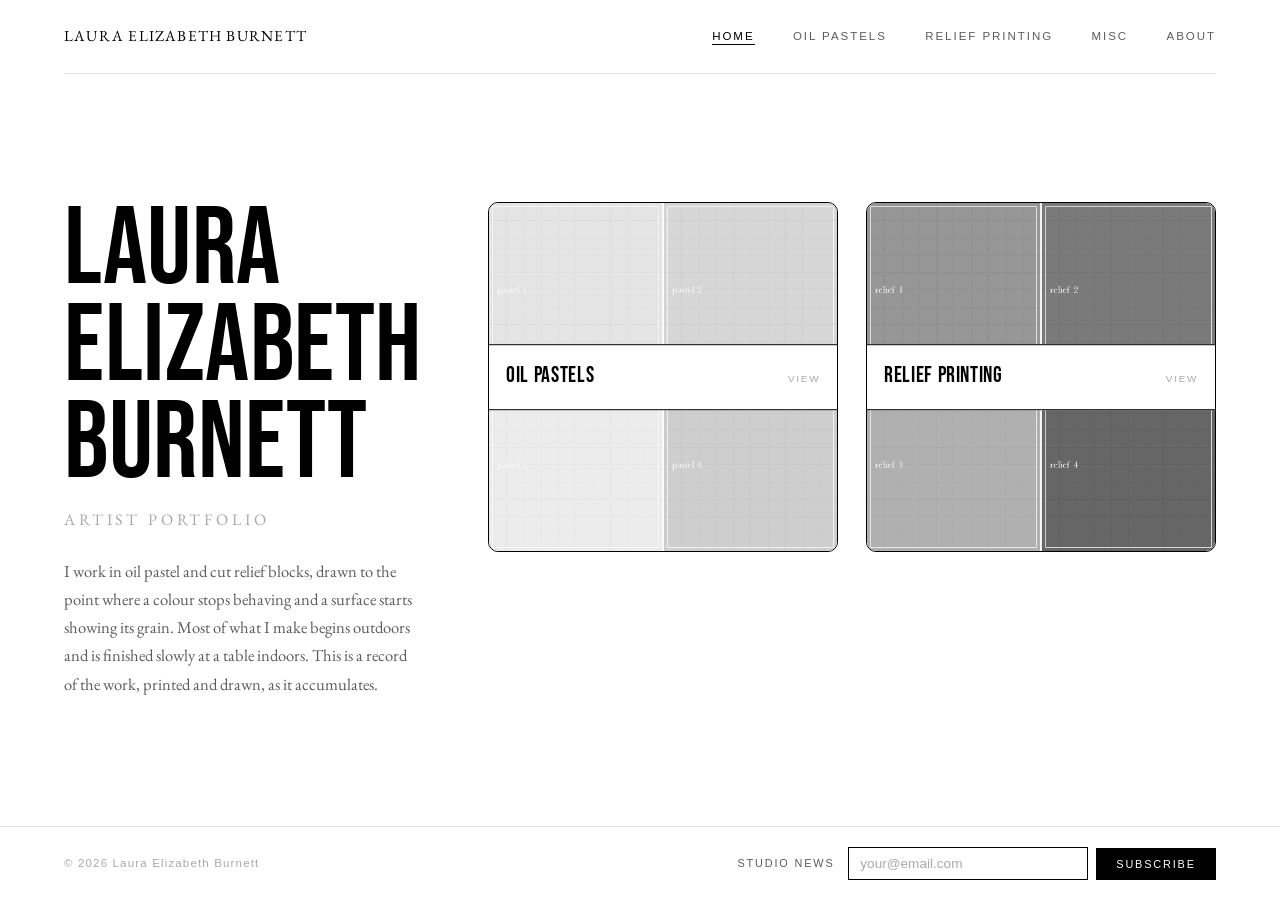
==== index.html @ 0626eb24 "Artist portfolio site: five static pages, no build step Hand-written HTML and CSS for Laura Elizabet" ====
<!doctype html>
<html lang="en-GB">
<head>
<meta charset="utf-8">
<meta name="viewport" content="width=device-width, initial-scale=1">
<title>Laura Elizabeth Burnett — Artist Portfolio</title>
<meta name="description" content="Oil pastels and relief prints by Laura Elizabeth Burnett.">

<link rel="preconnect" href="https://fonts.googleapis.com">
<link rel="preconnect" href="https://fonts.gstatic.com" crossorigin>
<link rel="stylesheet" href="https://fonts.googleapis.com/css2?family=Bebas+Neue&family=EB+Garamond:wght@400;500;700&display=swap">
<link rel="stylesheet" href="assets/css/style.css">
</head>
<body class="home">

<header class="wrap">
  <nav class="nav">
    <a class="nav__mark" href="index.html">Laura Elizabeth Burnett</a>
    <ul class="nav__links">
      <li><a href="index.html" aria-current="page">Home</a></li>
      <li><a href="oil-pastels.html">Oil pastels</a></li>
      <li><a href="relief-printing.html">Relief printing</a></li>
      <li><a href="misc.html">Misc</a></li>
      <li><a href="about.html">About</a></li>
    </ul>
  </nav>
</header>

<main>

  <!-- HERO: text on the left, the two collections on the right, tops aligned -->
  <section class="hero wrap">

    <div class="hero__text">
      <h1 class="hero__name">
        <span>Laura</span><span>Elizabeth</span><span>Burnett</span>
      </h1>
      <p class="hero__subtitle">Artist Portfolio</p>
      <!-- FILLER — replace with your own words. Two or three sentences is plenty. -->
      <p class="hero__tagline">
        I work in oil pastel and cut relief blocks, drawn to the point where a
        colour stops behaving and a surface starts showing its grain. Most of
        what I make begins outdoors and is finished slowly at a table indoors.
        This is a record of the work, printed and drawn, as it accumulates.
      </p>
    </div>

    <div class="collections" aria-label="Collections">

      <a class="tile" href="oil-pastels.html">
        <div class="tile__grid" aria-hidden="true">
          <img src="assets/images/tile-pastel-1.jpg" alt="" loading="lazy" width="600" height="600">
          <img src="assets/images/tile-pastel-2.jpg" alt="" loading="lazy" width="600" height="600">
          <img src="assets/images/tile-pastel-3.jpg" alt="" loading="lazy" width="600" height="600">
          <img src="assets/images/tile-pastel-4.jpg" alt="" loading="lazy" width="600" height="600">
        </div>
        <span class="tile__label">
          <span class="tile__title">Oil pastels</span>
          <small>View</small>
        </span>
      </a>

      <a class="tile" href="relief-printing.html">
        <div class="tile__grid" aria-hidden="true">
          <img src="assets/images/tile-relief-1.jpg" alt="" loading="lazy" width="600" height="600">
          <img src="assets/images/tile-relief-2.jpg" alt="" loading="lazy" width="600" height="600">
          <img src="assets/images/tile-relief-3.jpg" alt="" loading="lazy" width="600" height="600">
          <img src="assets/images/tile-relief-4.jpg" alt="" loading="lazy" width="600" height="600">
        </div>
        <span class="tile__label">
          <span class="tile__title">Relief printing</span>
          <small>View</small>
        </span>
      </a>

    </div>

  </section>

</main>

<!-- NEWS BAR: same height as the navbar, and the landing page is sized to
     100dvh so this sits on the bottom edge of the screen on load.

     TO MAKE IT WORK: replace action="#" with your newsletter provider's
     endpoint and check the field name it expects. Buttondown, free to 100
     subscribers, is:
       action="https://buttondown.email/api/emails/embed-subscribe/YOUR-USERNAME"
       method="post"   field name="email"
-->
<section class="newsbar wrap" id="news">
  <span class="newsbar__mark">&copy; 2026 Laura Elizabeth Burnett</span>
  <form class="newsbar__form" action="#" method="post">
    <span class="newsbar__label">Studio news</span>
    <input id="email" type="email" name="email" required
           autocomplete="email" aria-label="Email address"
           placeholder="your@email.com">
    <button type="submit">Subscribe</button>
  </form>
</section>

</body>
</html>
---- assets/css/style.css ----
/* ------------------------------------------------------------------
   Laura Elizabeth Burnett — artist portfolio
   One stylesheet. Edit the variables below to change the whole site.
   ------------------------------------------------------------------ */

:root {
  --ink:        #000;
  --grey-light: #a9a9a9;   /* "Artist Portfolio" subtitle */
  --grey-mid:   #5c5c5c;   /* body copy */
  --grey-rule:  #e2e2e2;   /* hairlines */
  --paper:      #fff;

  --display: "Bebas Neue", Impact, "Haettenschweiler", sans-serif;
  --serif: "EB Garamond", Garamond, "Adobe Garamond Pro", Baskerville,
           "Times New Roman", Times, serif;
  --sans:  -apple-system, BlinkMacSystemFont, "Helvetica Neue", Arial, sans-serif;
  --sans-text: "Helvetica Neue", "HelveticaNeue-Light", Helvetica, Arial, sans-serif;

  --gutter: clamp(1.25rem, 5vw, 5rem);
  --gap:    clamp(1rem, 2.2vw, 1.75rem);  /* between the tiles AND text-to-tiles */
  --bar-h:  4.6rem;                        /* navbar and news bar share this */
  --measure: 62ch;
}

*, *::before, *::after { box-sizing: border-box; }

html { -webkit-text-size-adjust: 100%; }

body {
  margin: 0;
  background: var(--paper);
  color: var(--ink);
  font-family: var(--serif);
  font-size: 18px;
  line-height: 1.6;
  -webkit-font-smoothing: antialiased;
}

img { display: block; max-width: 100%; height: auto; }
a   { color: inherit; }

.wrap { padding-inline: var(--gutter); }

/* --- navbar ------------------------------------------------------- */

.nav {
  display: flex;
  align-items: center;
  justify-content: space-between;
  gap: 2rem;
  min-height: var(--bar-h);
  padding-block: 0.5rem;
  border-bottom: 1px solid var(--grey-rule);
  font-family: var(--sans);
}

.nav__mark {
  font-family: var(--serif);
  font-size: 0.95rem;
  letter-spacing: 0.08em;
  text-transform: uppercase;
  text-decoration: none;
}

.nav__links {
  display: flex;
  gap: clamp(1.25rem, 3vw, 2.75rem);
  list-style: none;
  margin: 0;
  padding: 0;
  font-size: 0.72rem;
  letter-spacing: 0.17em;
  text-transform: uppercase;
}

.nav__links a {
  text-decoration: none;
  color: var(--grey-mid);
  padding-bottom: 2px;
  border-bottom: 1px solid transparent;
  transition: color .18s, border-color .18s;
}
.nav__links a:hover            { color: var(--ink); border-bottom-color: var(--ink); }
.nav__links a[aria-current="page"] { color: var(--ink); border-bottom-color: var(--ink); }

/* --- hero --------------------------------------------------------- */

.hero {
  display: grid;
  grid-template-columns: min-content minmax(0, 1fr);
  gap: var(--gap);                 /* same distance as between the two tiles */
  align-items: start;              /* text block and tiles share a top line */
  padding-block: clamp(1.75rem, 4vw, 3.25rem);
}

.hero__name {
  margin: 0 0 0.9rem;
  font-family: var(--display);
  font-weight: 400;          /* Bebas ships one weight; 700 would fake it */
  font-size: clamp(2.8rem, 8.6vw, 7.4rem);
  line-height: 0.88;
  letter-spacing: 0.005em;
  color: var(--ink);
}
.hero__name span { display: block; }

.hero__subtitle {
  margin: 0 0 1.5rem;
  font-weight: 300;
  font-size: clamp(0.82rem, 1.25vw, 1.02rem);
  letter-spacing: 0.24em;
  text-transform: uppercase;
  color: var(--grey-light);
}

.hero__tagline {
  margin: 0;
  max-width: none;   /* the column is already sized by the name above it */
  font-family: var(--serif);   /* same face as the body copy on every page */
  font-weight: 400;
  font-size: clamp(1.02rem, 1.3vw, 1.125rem);   /* tops out at body's 18px */
  line-height: 1.7;
  color: var(--grey-mid);
}

/* --- the two collection tiles ------------------------------------- */

.collections {
  display: grid;
  grid-template-columns: repeat(2, minmax(0, 1fr));
  gap: var(--gap);
  width: 95%;              /* a touch smaller than the space available.
                              Must be a definite width, not max-width +
                              justify-self: the tiles' children are both
                              absolutely positioned, so content-based sizing
                              collapses them to zero. */
  margin-inline-start: auto;  /* width given back to the gap; right edge stays
                                 flush with the navbar and the news bar */
}

.tile {
  position: relative;
  display: block;
  aspect-ratio: 1 / 1;
  overflow: hidden;
  border: 1px solid var(--ink);
  border-radius: 10px;
  text-decoration: none;
  background: var(--paper);
}

.tile__grid {
  position: absolute;
  inset: 0;
  border-radius: 9px;
  overflow: hidden;
  display: grid;
  grid-template: 1fr 1fr / 1fr 1fr;
  gap: 2px;
}

.tile__grid img {
  width: 100%;
  height: 100%;
  object-fit: cover;
  transform: scale(1.001);               /* avoids hairline gaps on zoom */
  transition: transform .55s cubic-bezier(.2,.7,.2,1), filter .4s;
}

.tile__label {
  position: absolute;
  left: 0;
  right: 0;
  top: 50%;
  transform: translateY(-50%);
  background: var(--paper);
  border-block: 1px solid var(--ink);   /* the tile's own sides close the box */
  padding: clamp(0.6rem, 1.2vw, 0.9rem) clamp(0.7rem, 1.4vw, 1.05rem);
  font-size: clamp(0.95rem, 1.7vw, 1.45rem);
  letter-spacing: 0.01em;
  color: var(--ink);
  display: flex;
  align-items: baseline;
  justify-content: space-between;
  gap: 0.75rem;
}

.tile__title {
  font-family: var(--display);
  font-weight: 400;          /* Bebas has one weight; 700 would fake it */
  letter-spacing: 0.03em;
  white-space: nowrap;
}


.tile__label small {
  font-family: var(--sans);
  font-size: 0.62rem;
  letter-spacing: 0.18em;
  text-transform: uppercase;
  white-space: nowrap;
  color: var(--grey-light);
  transition: color .2s;
}

.tile:hover .tile__grid img   { transform: scale(1.05); }
.tile:hover .tile__label small { color: var(--ink); }
.tile:focus-visible           { outline: 2px solid var(--ink); outline-offset: 4px; }

/* --- news bar: mirrors the navbar, sits on the bottom edge ---------- */

.newsbar {
  display: flex;
  align-items: center;
  justify-content: space-between;
  gap: 1.5rem;
  min-height: var(--bar-h);
  padding-block: 0.5rem;
  border-top: 1px solid var(--grey-rule);
}

.newsbar__mark {
  font-family: var(--sans);
  font-size: 0.72rem;
  letter-spacing: 0.1em;
  color: var(--grey-light);
}

.newsbar__form {
  display: flex;
  align-items: center;
  gap: 0.5rem;
}

.newsbar__label {
  font-family: var(--sans);
  font-size: 0.68rem;
  letter-spacing: 0.17em;
  text-transform: uppercase;
  white-space: nowrap;
  color: var(--grey-mid);
  margin-right: 0.35rem;
}

.newsbar__form input[type="email"] {
  width: clamp(9rem, 20vw, 15rem);
  padding: 0.5rem 0.7rem;
  font-family: var(--sans-text);
  font-weight: 300;
  font-size: 0.85rem;
  color: var(--ink);
  background: var(--paper);
  border: 1px solid var(--ink);
  border-radius: 0;
}
.newsbar__form input[type="email"]::placeholder { color: var(--grey-light); }
.newsbar__form input[type="email"]:focus { outline: 2px solid var(--ink); outline-offset: 1px; }

.newsbar__form button {
  padding: 0.55rem 1.2rem;
  font-family: var(--sans);
  font-size: 0.68rem;
  letter-spacing: 0.17em;
  text-transform: uppercase;
  color: var(--paper);
  background: var(--ink);
  border: 1px solid var(--ink);
  border-radius: 0;
  cursor: pointer;
  white-space: nowrap;
  transition: background .2s, color .2s;
}
.newsbar__form button:hover { background: var(--paper); color: var(--ink); }

/* --- landing page fills the viewport, so the news bar lands on the
       bottom edge on load. min-height, not height: if the window is short
       the page simply scrolls instead of clipping. ---------------------- */

body.home {
  min-height: 100dvh;
  display: flex;
  flex-direction: column;
}
body.home main {
  flex: 1 1 auto;
  display: grid;
  align-content: center;
}

/* --- footer ------------------------------------------------------- */

.foot {
  border-top: 1px solid var(--grey-rule);
  padding-block: 2rem 2.5rem;
  display: flex;
  flex-wrap: wrap;
  gap: 1rem 2rem;
  justify-content: space-between;
  font-family: var(--sans);
  font-size: 0.72rem;
  letter-spacing: 0.1em;
  color: var(--grey-light);
}
.foot a { color: var(--grey-mid); text-decoration: none; }
.foot a:hover { color: var(--ink); }

/* --- interior pages ---------------------------------------------- */

.page-head {
  padding-block: clamp(3rem, 8vw, 6rem) clamp(2rem, 5vw, 3.5rem);
}

.page-head h1 {
  margin: 0 0 0.75rem;
  font-family: var(--display);
  font-weight: 400;
  font-size: clamp(2.4rem, 7vw, 5rem);
  line-height: 1;
  letter-spacing: 0.01em;
}

.page-head p {
  margin: 0;
  max-width: var(--measure);
  color: var(--grey-mid);
}

/* gallery: CSS columns, so portrait and landscape work sit together
   without any JavaScript masonry library */
.gallery {
  columns: 3 18rem;
  column-gap: clamp(1rem, 2.5vw, 2rem);
  padding-bottom: clamp(3rem, 7vw, 5rem);
}

.piece {
  break-inside: avoid;
  margin: 0 0 clamp(1.5rem, 3vw, 2.5rem);
}

.piece img { width: 100%; cursor: zoom-in; }

.piece figcaption {
  margin-top: 0.65rem;
  font-size: 0.92rem;
  line-height: 1.45;
  color: var(--grey-mid);
}
.piece figcaption strong { color: var(--ink); font-weight: 400; font-style: italic; }

/* about */
.about {
  display: grid;
  grid-template-columns: minmax(0, 1.4fr) minmax(0, 1fr);
  gap: clamp(2rem, 6vw, 5rem);
  align-items: start;
  padding-bottom: clamp(3rem, 7vw, 5rem);
}
.about__prose { max-width: var(--measure); }
.about__prose p { margin: 0 0 1.4rem; }
.about__prose h2 {
  margin: 2.5rem 0 0.75rem;
  font-weight: 400;
  font-size: 1.35rem;
  letter-spacing: 0.01em;
}
.about__prose h2:first-child { margin-top: 0; }

/* --- lightbox ----------------------------------------------------- */

.lightbox {
  position: fixed;
  inset: 0;
  z-index: 50;
  display: none;
  place-items: center;
  padding: clamp(1rem, 4vw, 3rem);
  background: rgba(255, 255, 255, 0.97);
}
.lightbox[open-state="on"] { display: grid; }
.lightbox img {
  max-width: 100%;
  max-height: 82vh;
  object-fit: contain;
}
.lightbox figcaption {
  margin-top: 1rem;
  text-align: center;
  font-size: 0.92rem;
  color: var(--grey-mid);
}
.lightbox__close {
  position: absolute;
  top: clamp(0.75rem, 2vw, 1.5rem);
  right: clamp(0.75rem, 2vw, 1.5rem);
  width: 2.75rem;
  height: 2.75rem;
  font-size: 1.5rem;
  line-height: 1;
  color: var(--ink);
  background: none;
  border: 0;
  cursor: pointer;
}

/* --- small screens ----------------------------------------------- */

@media (max-width: 900px) {
  .hero { grid-template-columns: 1fr; gap: clamp(2.5rem, 7vw, 3.5rem); }
}

@media (max-width: 680px) {
  .nav         { flex-direction: column; align-items: flex-start; gap: 1rem; }
  .newsbar     { flex-direction: column; align-items: flex-start; gap: 1rem;
                 padding-block: 1.5rem; }
  .newsbar__form { flex-wrap: wrap; }
  .collections { grid-template-columns: 1fr; }
  .about       { grid-template-columns: 1fr; }
  .about__photo { order: -1; }
}

@media (prefers-reduced-motion: reduce) {
  * { transition: none !important; }
}
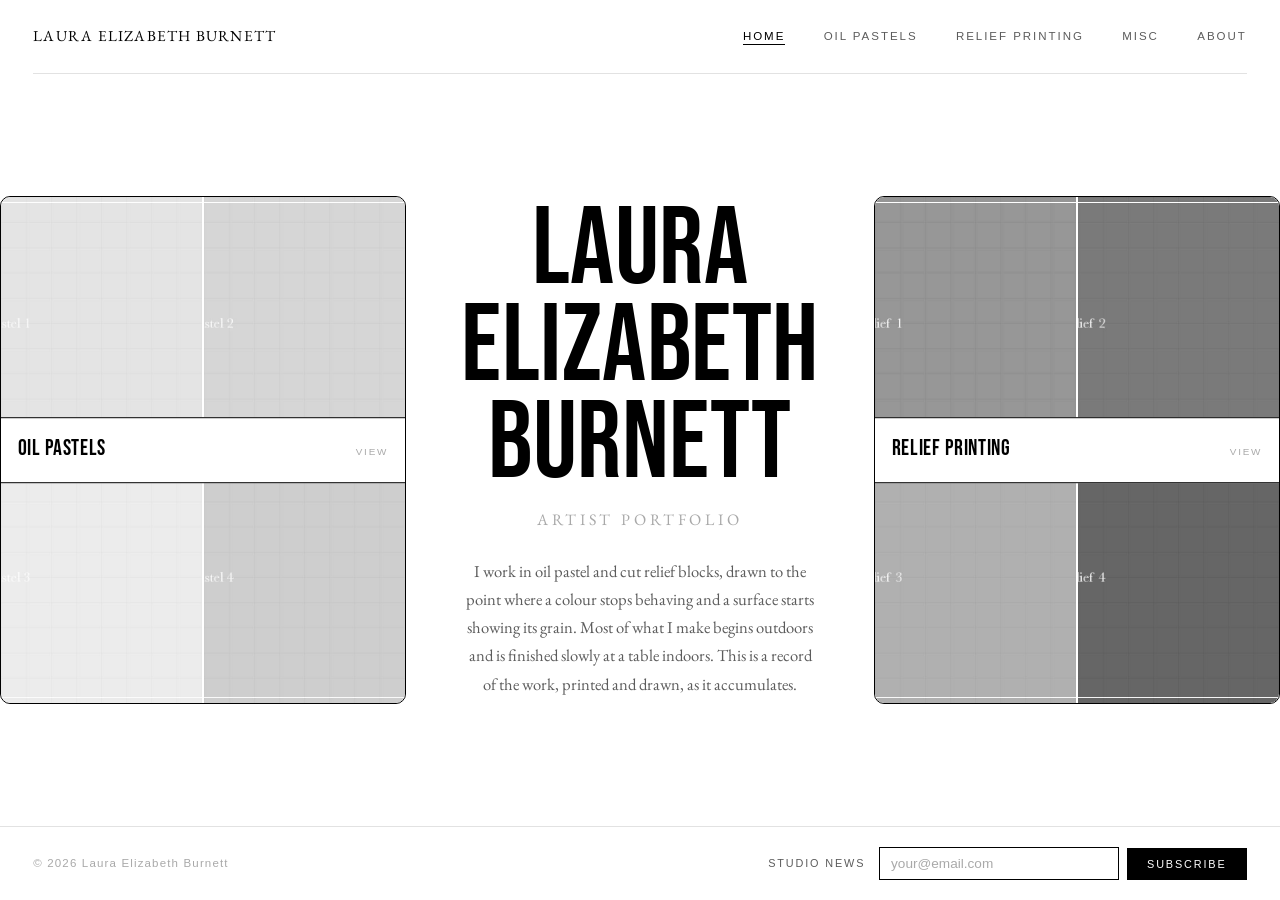
==== commit c0ba315c: "new layout" ====
--- a/index.html
+++ b/index.html
@@ -28,8 +28,21 @@
 
 <main>
 
-  <!-- HERO: text on the left, the two collections on the right, tops aligned -->
+  <!-- HERO: oil pastels left, text in the middle, relief printing right -->
   <section class="hero wrap">
+
+    <a class="tile" href="oil-pastels.html">
+      <div class="tile__grid" aria-hidden="true">
+        <img src="assets/images/tile-pastel-1.jpg" alt="" loading="lazy" width="600" height="750">
+        <img src="assets/images/tile-pastel-2.jpg" alt="" loading="lazy" width="600" height="750">
+        <img src="assets/images/tile-pastel-3.jpg" alt="" loading="lazy" width="600" height="750">
+        <img src="assets/images/tile-pastel-4.jpg" alt="" loading="lazy" width="600" height="750">
+      </div>
+      <span class="tile__label">
+        <span class="tile__title">Oil pastels</span>
+        <small>View</small>
+      </span>
+    </a>
 
     <div class="hero__text">
       <h1 class="hero__name">
@@ -45,35 +58,18 @@
       </p>
     </div>
 
-    <div class="collections" aria-label="Collections">
-
-      <a class="tile" href="oil-pastels.html">
-        <div class="tile__grid" aria-hidden="true">
-          <img src="assets/images/tile-pastel-1.jpg" alt="" loading="lazy" width="600" height="600">
-          <img src="assets/images/tile-pastel-2.jpg" alt="" loading="lazy" width="600" height="600">
-          <img src="assets/images/tile-pastel-3.jpg" alt="" loading="lazy" width="600" height="600">
-          <img src="assets/images/tile-pastel-4.jpg" alt="" loading="lazy" width="600" height="600">
-        </div>
-        <span class="tile__label">
-          <span class="tile__title">Oil pastels</span>
-          <small>View</small>
-        </span>
-      </a>
-
-      <a class="tile" href="relief-printing.html">
-        <div class="tile__grid" aria-hidden="true">
-          <img src="assets/images/tile-relief-1.jpg" alt="" loading="lazy" width="600" height="600">
-          <img src="assets/images/tile-relief-2.jpg" alt="" loading="lazy" width="600" height="600">
-          <img src="assets/images/tile-relief-3.jpg" alt="" loading="lazy" width="600" height="600">
-          <img src="assets/images/tile-relief-4.jpg" alt="" loading="lazy" width="600" height="600">
-        </div>
-        <span class="tile__label">
-          <span class="tile__title">Relief printing</span>
-          <small>View</small>
-        </span>
-      </a>
-
-    </div>
+    <a class="tile" href="relief-printing.html">
+      <div class="tile__grid" aria-hidden="true">
+        <img src="assets/images/tile-relief-1.jpg" alt="" loading="lazy" width="600" height="750">
+        <img src="assets/images/tile-relief-2.jpg" alt="" loading="lazy" width="600" height="750">
+        <img src="assets/images/tile-relief-3.jpg" alt="" loading="lazy" width="600" height="750">
+        <img src="assets/images/tile-relief-4.jpg" alt="" loading="lazy" width="600" height="750">
+      </div>
+      <span class="tile__label">
+        <span class="tile__title">Relief printing</span>
+        <small>View</small>
+      </span>
+    </a>
 
   </section>
 
--- a/assets/css/style.css
+++ b/assets/css/style.css
@@ -16,8 +16,8 @@
   --sans:  -apple-system, BlinkMacSystemFont, "Helvetica Neue", Arial, sans-serif;
   --sans-text: "Helvetica Neue", "HelveticaNeue-Light", Helvetica, Arial, sans-serif;
 
-  --gutter: clamp(1.25rem, 5vw, 5rem);
-  --gap:    clamp(1rem, 2.2vw, 1.75rem);  /* between the tiles AND text-to-tiles */
+  --gutter: clamp(1.25rem, 2.6vw, 2.75rem);
+  --gap:    clamp(1.75rem, 4.3vw, 4.25rem);  /* text-to-tile, both sides */
   --bar-h:  4.6rem;                        /* navbar and news bar share this */
   --measure: 62ch;
 }
@@ -28,6 +28,7 @@
 
 body {
   margin: 0;
+  overflow-x: clip;
   background: var(--paper);
   color: var(--ink);
   font-family: var(--serif);
@@ -87,11 +88,21 @@
 
 .hero {
   display: grid;
-  grid-template-columns: min-content minmax(0, 1fr);
-  gap: var(--gap);                 /* same distance as between the two tiles */
-  align-items: start;              /* text block and tiles share a top line */
+  grid-template-columns: minmax(0, 1fr) min-content minmax(0, 1fr);
+  gap: var(--gap);                 /* text-to-tile, both sides, equal */
+  align-items: center;             /* tiles centred against the text block */
+  /* NOT max-width + margin-inline:auto. As a grid item of <main>, auto inline
+     margins disable stretch and absorb the free space instead, so .hero
+     shrinks to fit its content, the 1fr tracks get nothing, and the tiles
+     collapse to their 1px borders. A definite width keeps stretch out of it. */
+  width: min(100%, 96rem);         /* ceiling on very wide monitors */
+  margin-inline: auto;
+  padding-inline: 0;               /* edge to edge: overrides .wrap, so the
+                                      page gutter goes to the tiles instead */
   padding-block: clamp(1.75rem, 4vw, 3.25rem);
 }
+
+.hero__text { text-align: center; }
 
 .hero__name {
   margin: 0 0 0.9rem;
@@ -125,17 +136,16 @@
 
 /* --- the two collection tiles ------------------------------------- */
 
-.collections {
-  display: grid;
-  grid-template-columns: repeat(2, minmax(0, 1fr));
-  gap: var(--gap);
-  width: 95%;              /* a touch smaller than the space available.
-                              Must be a definite width, not max-width +
-                              justify-self: the tiles' children are both
-                              absolutely positioned, so content-based sizing
-                              collapses them to zero. */
-  margin-inline-start: auto;  /* width given back to the gap; right edge stays
-                                 flush with the navbar and the news bar */
+/* A tile's two children are both position:absolute, so a tile has no in-flow
+   content and its intrinsic width is zero. It therefore needs a DEFINITE
+   width — width:100% of its grid area — or content-based sizing (which is
+   what justify-self other than stretch triggers) collapses it to nothing.
+   max-width then caps it, and justify-self keeps the outer edges flush with
+   the page gutters. */
+.hero > .tile {
+  width: 100%;          /* fills its whole column — no cap, so no slack beside
+                           the text. Must stay a definite width (see above). */
+  aspect-ratio: 4 / 5;  /* portrait: height grows without taking row width */
 }
 
 .tile {
@@ -147,6 +157,16 @@
   border-radius: 10px;
   text-decoration: none;
   background: var(--paper);
+  transition: transform .34s cubic-bezier(.2,.7,.2,1),
+              box-shadow .34s cubic-bezier(.2,.7,.2,1);
+}
+
+/* the whole tile lifts very slightly and casts a shadow underneath */
+.tile:hover,
+.tile:focus-visible {
+  transform: scale(1.018);
+  box-shadow: 0  2px  6px -2px rgba(0, 0, 0, 0.10),
+              0 18px 38px -14px rgba(0, 0, 0, 0.32);
 }
 
 .tile__grid {
@@ -163,8 +183,6 @@
   width: 100%;
   height: 100%;
   object-fit: cover;
-  transform: scale(1.001);               /* avoids hairline gaps on zoom */
-  transition: transform .55s cubic-bezier(.2,.7,.2,1), filter .4s;
 }
 
 .tile__label {
@@ -203,7 +221,6 @@
   transition: color .2s;
 }
 
-.tile:hover .tile__grid img   { transform: scale(1.05); }
 .tile:hover .tile__label small { color: var(--ink); }
 .tile:focus-visible           { outline: 2px solid var(--ink); outline-offset: 4px; }
 
@@ -405,8 +422,12 @@
 
 /* --- small screens ----------------------------------------------- */
 
-@media (max-width: 900px) {
-  .hero { grid-template-columns: 1fr; gap: clamp(2.5rem, 7vw, 3.5rem); }
+@media (max-width: 1200px) {
+  /* text first, then the two tiles side by side underneath */
+  .hero { grid-template-columns: 1fr 1fr; gap: clamp(1.5rem, 4vw, 2.5rem); }
+  .hero__text { grid-column: 1 / -1; order: -1; }
+  .hero { padding-inline: var(--gutter); }
+  .hero > .tile { max-width: none; aspect-ratio: 1 / 1; }
 }
 
 @media (max-width: 680px) {
@@ -414,11 +435,12 @@
   .newsbar     { flex-direction: column; align-items: flex-start; gap: 1rem;
                  padding-block: 1.5rem; }
   .newsbar__form { flex-wrap: wrap; }
-  .collections { grid-template-columns: 1fr; }
+  .hero { grid-template-columns: 1fr; }
   .about       { grid-template-columns: 1fr; }
   .about__photo { order: -1; }
 }
 
 @media (prefers-reduced-motion: reduce) {
   * { transition: none !important; }
-}
+  .tile:hover, .tile:focus-visible { transform: none; }   /* shadow only */
+}
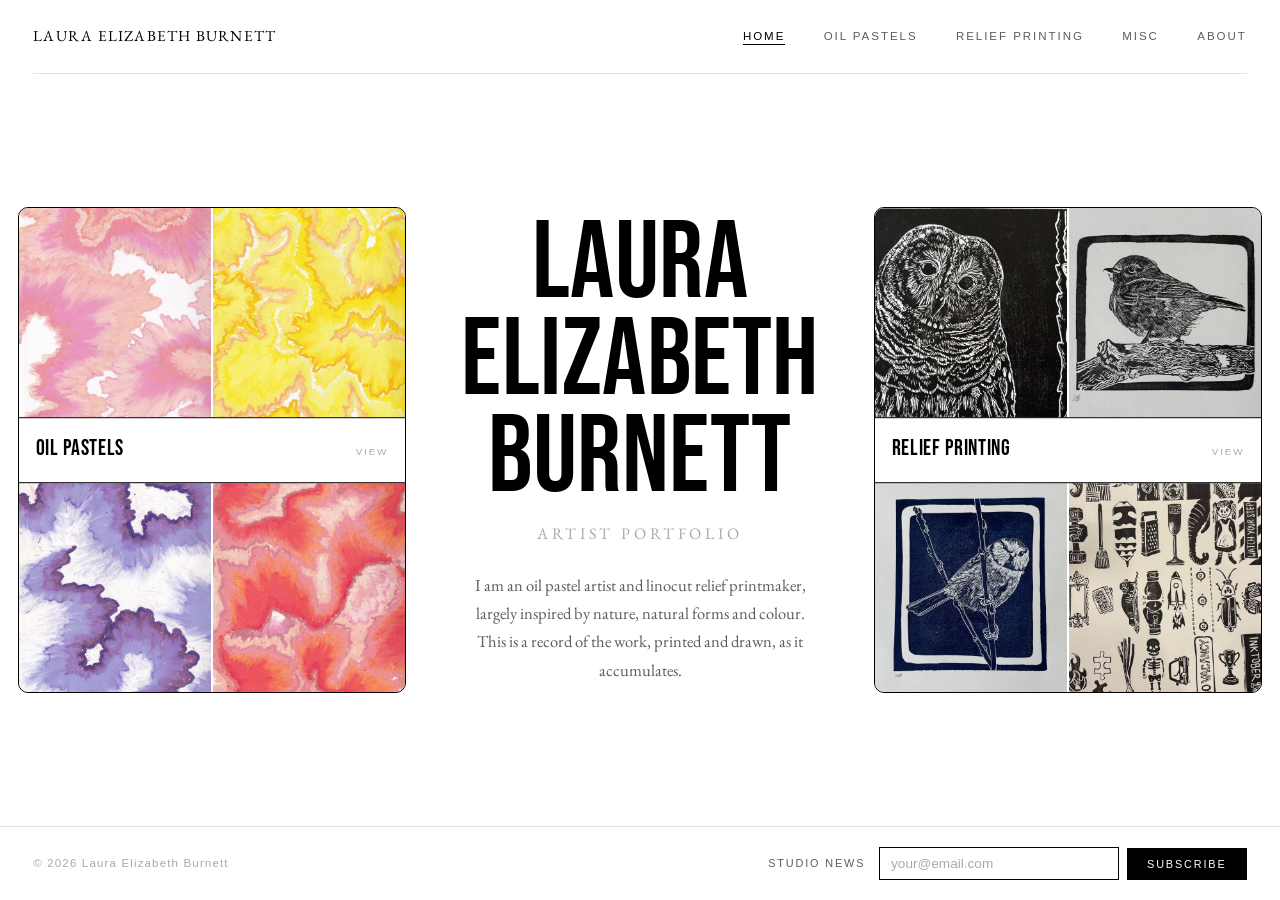
==== commit 864abcf8: "update text and add claude file" ====
--- a/index.html
+++ b/index.html
@@ -49,11 +49,8 @@
         <span>Laura</span><span>Elizabeth</span><span>Burnett</span>
       </h1>
       <p class="hero__subtitle">Artist Portfolio</p>
-      <!-- FILLER — replace with your own words. Two or three sentences is plenty. -->
       <p class="hero__tagline">
-        I work in oil pastel and cut relief blocks, drawn to the point where a
-        colour stops behaving and a surface starts showing its grain. Most of
-        what I make begins outdoors and is finished slowly at a table indoors.
+        I am an oil pastel artist and linocut relief printmaker, largely inspired by nature, natural forms and colour.
         This is a record of the work, printed and drawn, as it accumulates.
       </p>
     </div>
--- a/assets/css/style.css
+++ b/assets/css/style.css
@@ -97,8 +97,12 @@
      collapse to their 1px borders. A definite width keeps stretch out of it. */
   width: min(100%, 96rem);         /* ceiling on very wide monitors */
   margin-inline: auto;
-  padding-inline: 0;               /* edge to edge: overrides .wrap, so the
-                                      page gutter goes to the tiles instead */
+  /* A small but ALWAYS present edge. Was 0 (true full bleed), which looked
+     right only on a window wide enough to hit the 96rem ceiling, where the
+     hero centres and gets margins for free — on a laptop the tiles ran into
+     the screen edge. Much smaller than the site --gutter so the tiles give up
+     as little width as possible. */
+  padding-inline: clamp(0.9rem, 1.4vw, 1.5rem);
   padding-block: clamp(1.75rem, 4vw, 3.25rem);
 }
 
@@ -368,11 +372,18 @@
 /* about */
 .about {
   display: grid;
-  grid-template-columns: minmax(0, 1.4fr) minmax(0, 1fr);
-  gap: clamp(2rem, 6vw, 5rem);
+  /* Column one is sized to the prose measure rather than a share of the page,
+     and column two to the photo itself. justify-content: start then packs both
+     to the left, so the photo sits beside the text instead of being pushed out
+     to the right gutter by an oversized, half-empty column. */
+  grid-template-columns: minmax(0, 38rem) auto;
+  justify-content: start;
+  gap: clamp(1.5rem, 3vw, 2.75rem);
   align-items: start;
   padding-bottom: clamp(3rem, 7vw, 5rem);
 }
+
+.about__photo img { max-width: 22rem; }
 .about__prose { max-width: var(--measure); }
 .about__prose p { margin: 0 0 1.4rem; }
 .about__prose h2 {
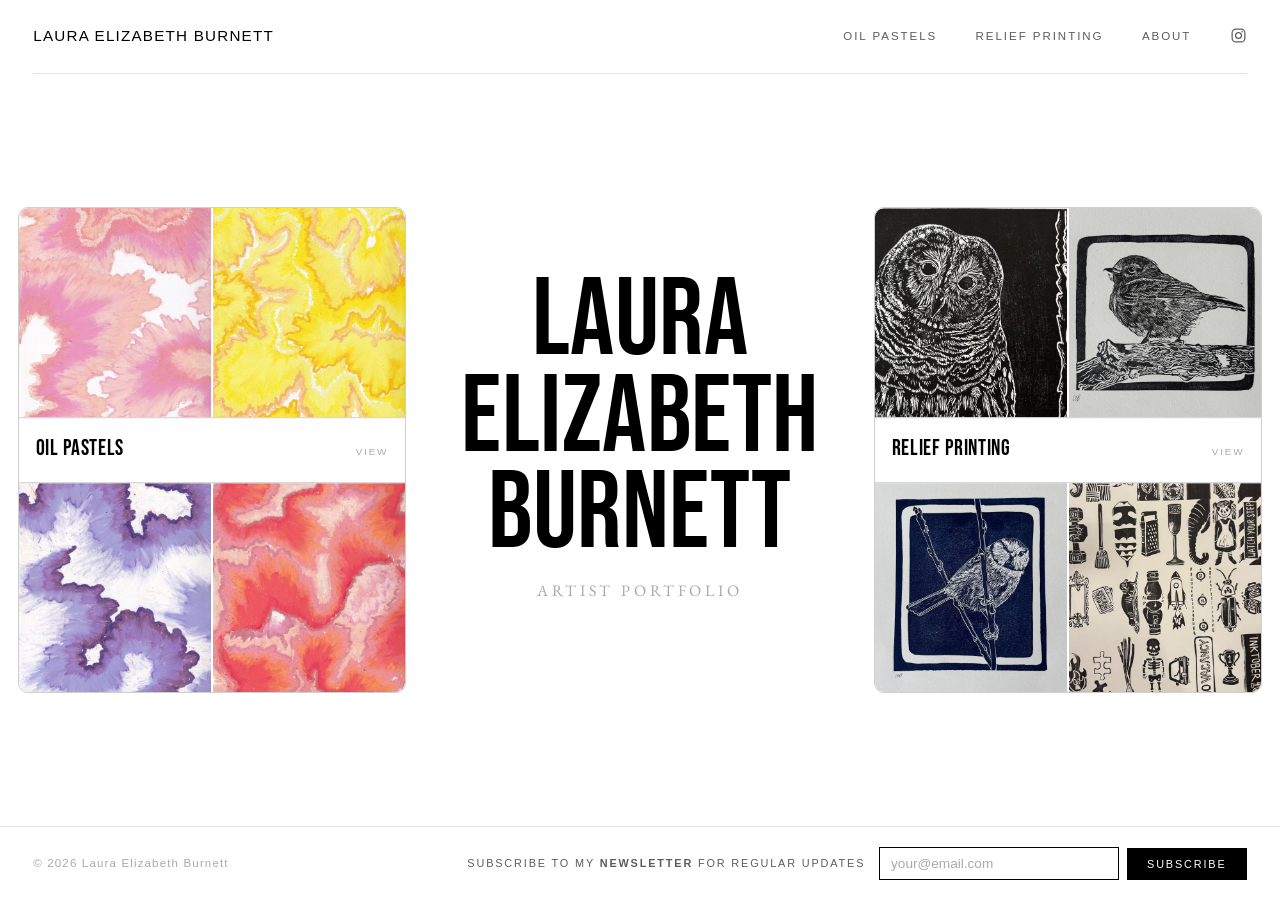
==== commit 0e76431c: "Update index.html" ====
--- a/index.html
+++ b/index.html
@@ -15,13 +15,22 @@
 
 <header class="wrap">
   <nav class="nav">
-    <a class="nav__mark" href="index.html">Laura Elizabeth Burnett</a>
+    <a class="nav__mark" href="index.html" aria-current="page">Laura Elizabeth Burnett</a>
     <ul class="nav__links">
-      <li><a href="index.html" aria-current="page">Home</a></li>
       <li><a href="oil-pastels.html">Oil pastels</a></li>
       <li><a href="relief-printing.html">Relief printing</a></li>
-      <li><a href="misc.html">Misc</a></li>
       <li><a href="about.html">About</a></li>
+      <li class="nav__social"><a href="https://www.instagram.com/elbe.elbe.elbe/"
+             target="_blank" rel="noopener me" aria-label="Instagram: @elbe.elbe.elbe"
+             title="@elbe.elbe.elbe">
+        <svg viewBox="0 0 24 24" width="17" height="17" fill="none"
+             stroke="currentColor" stroke-width="1.7" stroke-linecap="round"
+             stroke-linejoin="round" aria-hidden="true" focusable="false">
+          <rect x="3" y="3" width="18" height="18" rx="5.2"/>
+          <circle cx="12" cy="12" r="4.1"/>
+          <circle cx="17.3" cy="6.7" r="1.15" fill="currentColor" stroke="none"/>
+        </svg>
+      </a></li>
     </ul>
   </nav>
 </header>
@@ -49,10 +58,6 @@
         <span>Laura</span><span>Elizabeth</span><span>Burnett</span>
       </h1>
       <p class="hero__subtitle">Artist Portfolio</p>
-      <p class="hero__tagline">
-        I am an oil pastel artist and linocut relief printmaker, largely inspired by nature, natural forms and colour.
-        This is a record of the work, printed and drawn, as it accumulates.
-      </p>
     </div>
 
     <a class="tile" href="relief-printing.html">
@@ -72,8 +77,8 @@
 
 </main>
 
-<!-- NEWS BAR: same height as the navbar, and the landing page is sized to
-     100dvh so this sits on the bottom edge of the screen on load.
+<!-- NEWS BAR: shared by every page. Same height as the navbar; the landing
+     page is sized to 100dvh so this sits on the bottom edge on load.
 
      TO MAKE IT WORK: replace action="#" with your newsletter provider's
      endpoint and check the field name it expects. Buttondown, free to 100
@@ -84,8 +89,8 @@
 <section class="newsbar wrap" id="news">
   <span class="newsbar__mark">&copy; 2026 Laura Elizabeth Burnett</span>
   <form class="newsbar__form" action="#" method="post">
-    <span class="newsbar__label">Studio news</span>
-    <input id="email" type="email" name="email" required
+    <span class="newsbar__label">Subscribe to my <b>newsletter</b> for regular updates</span>
+    <input type="email" name="email" required
            autocomplete="email" aria-label="Email address"
            placeholder="your@email.com">
     <button type="submit">Subscribe</button>
--- a/assets/css/style.css
+++ b/assets/css/style.css
@@ -8,6 +8,7 @@
   --grey-light: #a9a9a9;   /* "Artist Portfolio" subtitle */
   --grey-mid:   #5c5c5c;   /* body copy */
   --grey-rule:  #e2e2e2;   /* hairlines */
+  --tile-rule:  #cfcfcf;   /* the outline around the two landing-page cards */
   --paper:      #fff;
 
   --display: "Bebas Neue", Impact, "Haettenschweiler", sans-serif;
@@ -18,7 +19,8 @@
 
   --gutter: clamp(1.25rem, 2.6vw, 2.75rem);
   --gap:    clamp(1.75rem, 4.3vw, 4.25rem);  /* text-to-tile, both sides */
-  --bar-h:  4.6rem;                        /* navbar and news bar share this */
+  --bar-h:  4.6rem;
+  --hero-pad-y: clamp(1.75rem, 4vw, 3.25rem);  /* also feeds the tile height cap */                        /* navbar and news bar share this */
   --measure: 62ch;
 }
 
@@ -56,7 +58,9 @@
 }
 
 .nav__mark {
-  font-family: var(--serif);
+  /* Matches the nav links rather than the body serif: the whole bar is one
+     piece of UI chrome, so it is set in one face. */
+  font-family: var(--sans);
   font-size: 0.95rem;
   letter-spacing: 0.08em;
   text-transform: uppercase;
@@ -82,6 +86,18 @@
   transition: color .18s, border-color .18s;
 }
 .nav__links a:hover            { color: var(--ink); border-bottom-color: var(--ink); }
+
+/* The Instagram mark sits in the same row as the links but is an icon, not
+   text: no underline on hover (there is nothing to underline), and the flex
+   centring stops the 17px square riding above the 0.72rem capitals. */
+.nav__social a {
+  display: flex;
+  align-items: center;
+  border-bottom: 0;
+  color: var(--grey-mid);
+}
+.nav__social a:hover,
+.nav__social a:focus-visible { color: var(--ink); border-bottom: 0; }
 .nav__links a[aria-current="page"] { color: var(--ink); border-bottom-color: var(--ink); }
 
 /* --- hero --------------------------------------------------------- */
@@ -103,7 +119,7 @@
      the screen edge. Much smaller than the site --gutter so the tiles give up
      as little width as possible. */
   padding-inline: clamp(0.9rem, 1.4vw, 1.5rem);
-  padding-block: clamp(1.75rem, 4vw, 3.25rem);
+  padding-block: var(--hero-pad-y);
 }
 
 .hero__text { text-align: center; }
@@ -147,9 +163,18 @@
    max-width then caps it, and justify-self keeps the outer edges flush with
    the page gutters. */
 .hero > .tile {
-  width: 100%;          /* fills its whole column — no cap, so no slack beside
-                           the text. Must stay a definite width (see above). */
+  /* The tile is as wide as its column allows, UNLESS that would make it taller
+     than the space between the two bars — in which case the height leads and
+     the width follows from the 4:5 ratio. Without this the tile height is
+     purely a function of window WIDTH, so a wide-but-short window (any laptop
+     once browser chrome is taken off) pushed the news bar past the bottom and
+     the landing page scrolled by a few dozen pixels.
+
+     Still a definite width, so stretch never enters into it (see .hero). */
+  --tile-h-max: calc(100dvh - 2 * var(--bar-h) - 2 * var(--hero-pad-y));
+  width: min(100%, calc(var(--tile-h-max) * 4 / 5));
   aspect-ratio: 4 / 5;  /* portrait: height grows without taking row width */
+  justify-self: center; /* when the cap bites, the spare width splits evenly */
 }
 
 .tile {
@@ -157,7 +182,7 @@
   display: block;
   aspect-ratio: 1 / 1;
   overflow: hidden;
-  border: 1px solid var(--ink);
+  border: 1px solid var(--tile-rule);
   border-radius: 10px;
   text-decoration: none;
   background: var(--paper);
@@ -196,7 +221,8 @@
   top: 50%;
   transform: translateY(-50%);
   background: var(--paper);
-  border-block: 1px solid var(--ink);   /* the tile's own sides close the box */
+  border-block: 1px solid var(--tile-rule);  /* matches the card outline; the
+                                                tile's own sides close the box */
   padding: clamp(0.6rem, 1.2vw, 0.9rem) clamp(0.7rem, 1.4vw, 1.05rem);
   font-size: clamp(0.95rem, 1.7vw, 1.45rem);
   letter-spacing: 0.01em;
@@ -293,42 +319,80 @@
 }
 .newsbar__form button:hover { background: var(--paper); color: var(--ink); }
 
+/* --- inverted news bar -------------------------------------------------
+
+   A TEST. Add `invert` to the section's class list to switch a page over:
+       <section class="newsbar wrap invert" id="news">
+   Remove the word to go back. Nothing else needs touching, and the ordinary
+   bar above is untouched, so the two can sit side by side while deciding.
+
+   To flip every page at once, from the repo root:
+       sed -i '' 's/class="newsbar wrap"/class="newsbar wrap invert"/' *.html
+   and swap the two halves of that expression to undo it.                 */
+
+.newsbar.invert {
+  background: var(--ink);
+  border-top-color: var(--ink);
+}
+.newsbar.invert .newsbar__mark  { color: rgba(255, 255, 255, 0.55); }
+.newsbar.invert .newsbar__label { color: rgba(255, 255, 255, 0.85); }
+
+/* The field stays transparent with a white rule rather than becoming a white
+   block, so the button is the only bright thing in the bar and still reads as
+   the thing to press. */
+.newsbar.invert .newsbar__form input[type="email"] {
+  background: transparent;
+  color: var(--paper);
+  border-color: rgba(255, 255, 255, 0.65);
+}
+.newsbar.invert .newsbar__form input[type="email"]::placeholder {
+  color: rgba(255, 255, 255, 0.45);
+}
+.newsbar.invert .newsbar__form input[type="email"]:focus {
+  outline-color: var(--paper);
+  border-color: var(--paper);
+}
+
+.newsbar.invert .newsbar__form button {
+  background: var(--paper);
+  color: var(--ink);
+  border-color: var(--paper);
+}
+.newsbar.invert .newsbar__form button:hover {
+  background: transparent;
+  color: var(--paper);
+}
+
+/* On the interior pages the bar closes the content instead of being pinned to
+   the viewport, so it needs a little clear space above it. The landing page
+   gets none: it is already pushed to the bottom edge by the flex column. */
+body:not(.home) .newsbar { margin-top: clamp(1.5rem, 3.5vh, 5rem); }
+
 /* --- landing page fills the viewport, so the news bar lands on the
        bottom edge on load. min-height, not height: if the window is short
        the page simply scrolls instead of clipping. ---------------------- */
 
-body.home {
+body {
   min-height: 100dvh;
   display: flex;
   flex-direction: column;
 }
+body > main { flex: 1 1 auto; }   /* the news bar is pushed to the bottom edge
+                                     on any page whose content is shorter than
+                                     the window, not just the landing page */
 body.home main {
   flex: 1 1 auto;
   display: grid;
   align-content: center;
 }
 
-/* --- footer ------------------------------------------------------- */
-
-.foot {
-  border-top: 1px solid var(--grey-rule);
-  padding-block: 2rem 2.5rem;
-  display: flex;
-  flex-wrap: wrap;
-  gap: 1rem 2rem;
-  justify-content: space-between;
-  font-family: var(--sans);
-  font-size: 0.72rem;
-  letter-spacing: 0.1em;
-  color: var(--grey-light);
-}
-.foot a { color: var(--grey-mid); text-decoration: none; }
-.foot a:hover { color: var(--ink); }
-
 /* --- interior pages ---------------------------------------------- */
 
 .page-head {
-  padding-block: clamp(3rem, 8vw, 6rem) clamp(2rem, 5vw, 3.5rem);
+  /* vh, not vw. Vertical space should answer to how tall the window is: on a
+     short laptop window the vw-based padding spent 152px on air above the
+     prose and tipped the page into a needless scroll. */
+  padding-block: clamp(2rem, 5.5vh, 6rem) clamp(1.25rem, 3vh, 3.5rem);
 }
 
 .page-head h1 {
@@ -346,17 +410,51 @@
   color: var(--grey-mid);
 }
 
-/* gallery: CSS columns, so portrait and landscape work sit together
-   without any JavaScript masonry library */
+/* gallery: explicit justified ROWS.
+
+   Each row is its own flex line, stretched across the full width. Inside a
+   row every figure gets `flex: var(--ar) var(--ar) 0` — a basis of zero and a
+   grow proportional to its aspect ratio — so the whole available width (after
+   gaps) is shared out in proportion to the ratios. Width proportional to ratio
+   means every image in the row lands on exactly the same height, with nothing
+   cropped or stretched, and the row's right edge comes out flush.
+
+   The variation comes from how many images a row holds, decided in
+   build_gallery.py: row height is about (width - gaps) / (sum of the row's
+   ratios), so a row of two portraits is tall and a row of five landscapes is
+   short. That is why the page does not read as a grid.
+
+   It must be done per ROW, not per image. flex-grow shares out only the
+   LEFTOVER space, so width is proportional to ratio only while every item in
+   the row carries the same weight. Giving each image its own weight broke the
+   justification and scattered the heights within each row. */
 .gallery {
-  columns: 3 18rem;
-  column-gap: clamp(1rem, 2.5vw, 2rem);
+  display: flex;
+  flex-direction: column;
+  gap: clamp(0.5rem, 1.25vw, 1rem);
   padding-bottom: clamp(3rem, 7vw, 5rem);
 }
 
+.gallery__row {
+  display: flex;
+  gap: clamp(0.5rem, 1.25vw, 1rem);
+  align-items: flex-start;
+}
+
 .piece {
-  break-inside: avoid;
-  margin: 0 0 clamp(1.5rem, 3vw, 2.5rem);
+  margin: 0;
+  min-width: 0;                 /* flex items must be allowed to shrink */
+  flex: var(--ar) var(--ar) 0;
+}
+
+/* The last row is usually a remainder and would be stretched grotesquely wide
+   if it were justified like the others, so it keeps a fixed height instead and
+   simply stops short of the right edge. */
+.gallery__row--last {
+  --row-h: clamp(12rem, 26vw, 30rem);
+}
+.gallery__row--last .piece {
+  flex: 0 0 calc(var(--ar) * var(--row-h));
 }
 
 .piece img { width: 100%; cursor: zoom-in; }
@@ -372,20 +470,51 @@
 /* about */
 .about {
   display: grid;
-  /* Column one is sized to the prose measure rather than a share of the page,
-     and column two to the photo itself. justify-content: start then packs both
-     to the left, so the photo sits beside the text instead of being pushed out
-     to the right gutter by an oversized, half-empty column. */
-  grid-template-columns: minmax(0, 38rem) auto;
+  /* Column one is the prose measure exactly, not a round number larger than
+     it: at 38rem the column was 608px against 492px of text, so 116px of dead
+     space sat between the words and the photo and no gap value could close it.
+     justify-content: start then packs both columns to the left. */
+  /* Column two is a definite width, not auto: its only child is absolutely
+     positioned and so contributes no intrinsic width. (Same trap as the
+     landing-page tiles.) */
+  grid-template-columns: minmax(0, var(--measure)) clamp(13rem, 23vw, 22rem);
   justify-content: start;
   gap: clamp(1.5rem, 3vw, 2.75rem);
   align-items: start;
-  padding-bottom: clamp(3rem, 7vw, 5rem);
-}
-
-.about__photo img { max-width: 22rem; }
+  padding-bottom: clamp(1.5rem, 3.5vh, 5rem);
+}
+
+/* The portrait is matched to the prose, top and bottom.
+
+   The source photo is much taller than the text block, so align-self alone
+   cannot do it: the taller item sets the row height, and the photo WAS the
+   taller item (625px of portrait against 450px of text). Instead the column is
+   given a definite width and the image is taken out of flow to fill the row,
+   which is then set by the prose alone. The photo therefore starts and ends
+   exactly where the text does, at any window width.
+
+   The trade is a crop. object-position is the single value to turn: the second
+   number is which part of the photo survives vertically, 0% = keep the top,
+   100% = keep the bottom. */
+.about__photo {
+  position: relative;
+  align-self: stretch;
+  overflow: hidden;
+}
+.about__photo img {
+  position: absolute;
+  inset: 0;
+  width: 100%;
+  height: 100%;
+  max-width: none;
+  object-fit: cover;
+  object-position: 50% 30%;
+}
 .about__prose { max-width: var(--measure); }
 .about__prose p { margin: 0 0 1.4rem; }
+/* The trailing margin would otherwise put 1.4rem of air between the last line
+   of text and the bottom of the row, so the photo would hang below it. */
+.about__prose > :last-child { margin-bottom: 0; }
 .about__prose h2 {
   margin: 2.5rem 0 0.75rem;
   font-weight: 400;
@@ -438,7 +567,14 @@
   .hero { grid-template-columns: 1fr 1fr; gap: clamp(1.5rem, 4vw, 2.5rem); }
   .hero__text { grid-column: 1 / -1; order: -1; }
   .hero { padding-inline: var(--gutter); }
-  .hero > .tile { max-width: none; aspect-ratio: 1 / 1; }
+  .hero > .tile { max-width: none; width: 100%; aspect-ratio: 1 / 1; }
+}
+
+/* On a phone a row of four would make each print a thumbnail, so rows unwrap
+   into a single column. */
+@media (max-width: 560px) {
+  .gallery__row { flex-direction: column; }
+  .gallery__row--last .piece { flex: 0 0 auto; }
 }
 
 @media (max-width: 680px) {
@@ -448,7 +584,11 @@
   .newsbar__form { flex-wrap: wrap; }
   .hero { grid-template-columns: 1fr; }
   .about       { grid-template-columns: 1fr; }
-  .about__photo { order: -1; }
+  /* Stacked, there is no text beside it to match, so the photo returns to
+     normal flow at its own aspect ratio. */
+  .about__photo { order: -1; position: static; overflow: visible; }
+  .about__photo img { position: static; width: auto; height: auto;
+                      max-width: 18rem; }
 }
 
 @media (prefers-reduced-motion: reduce) {
